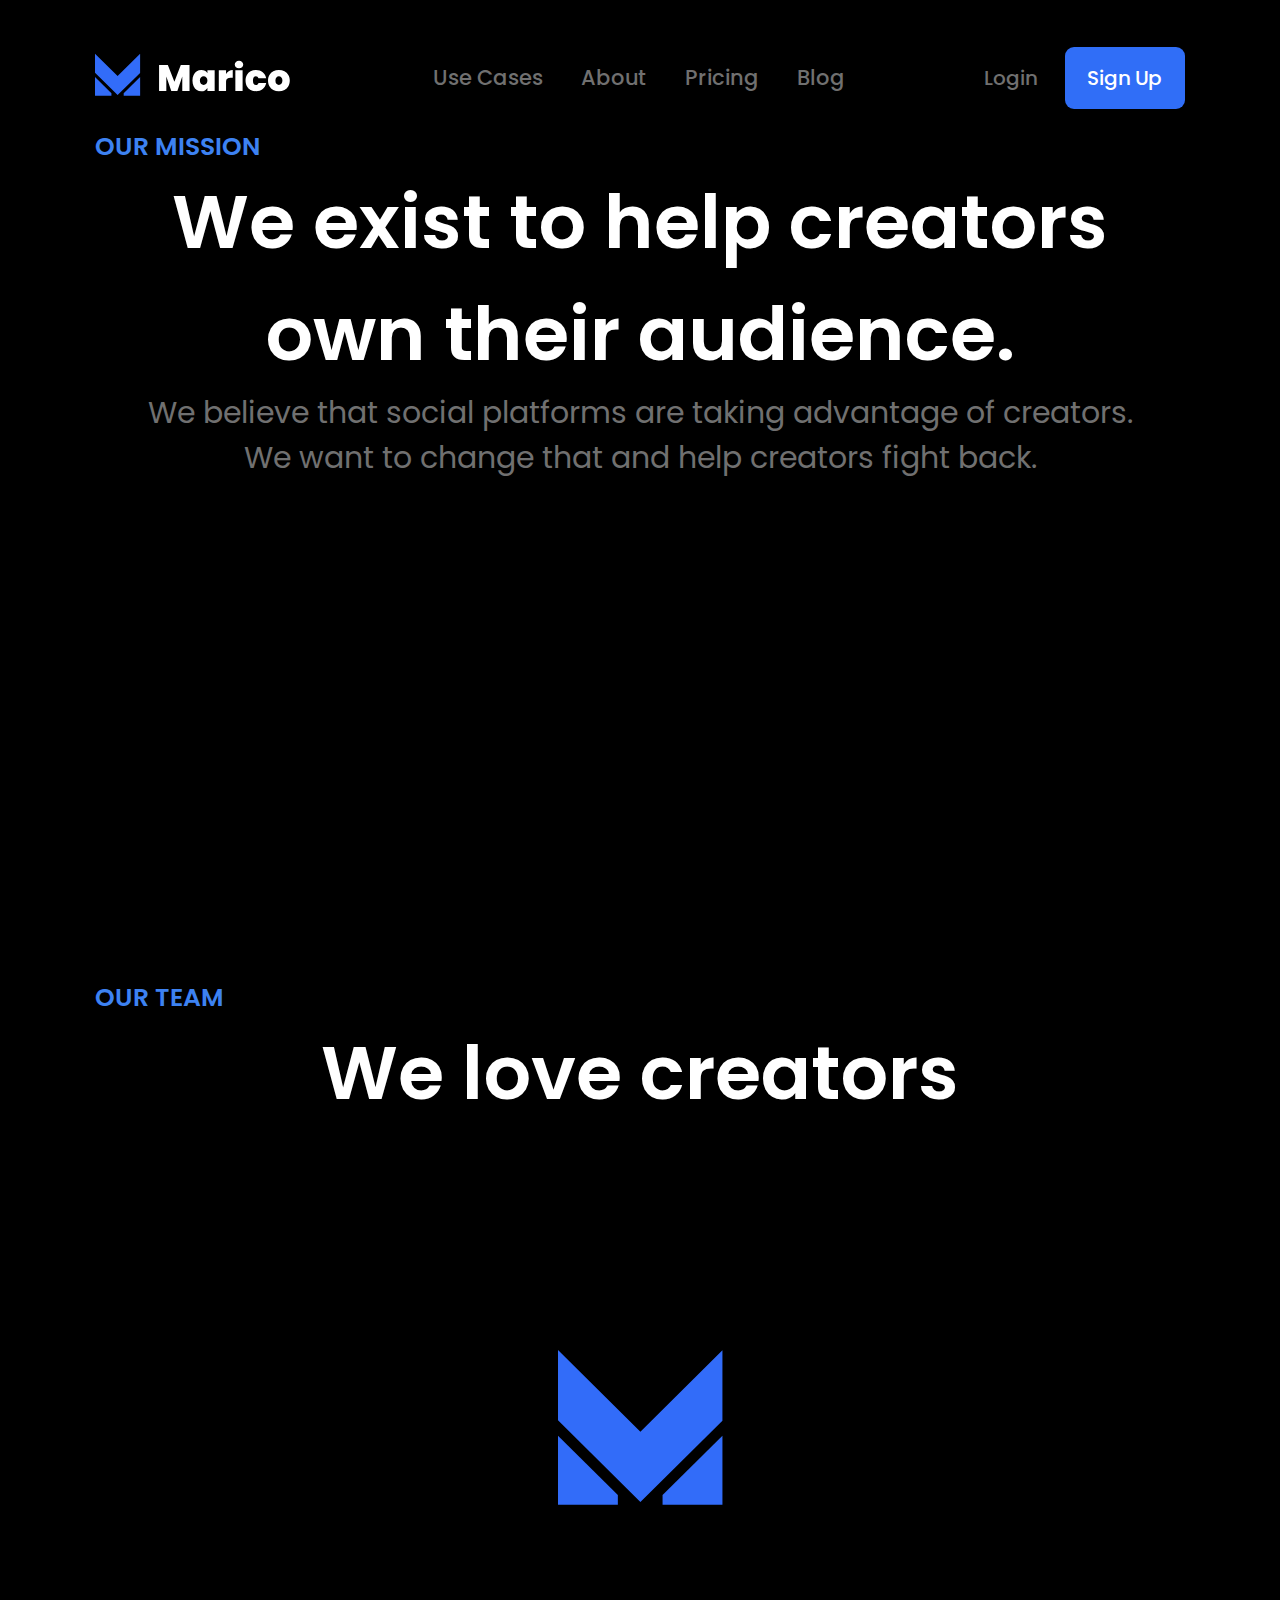
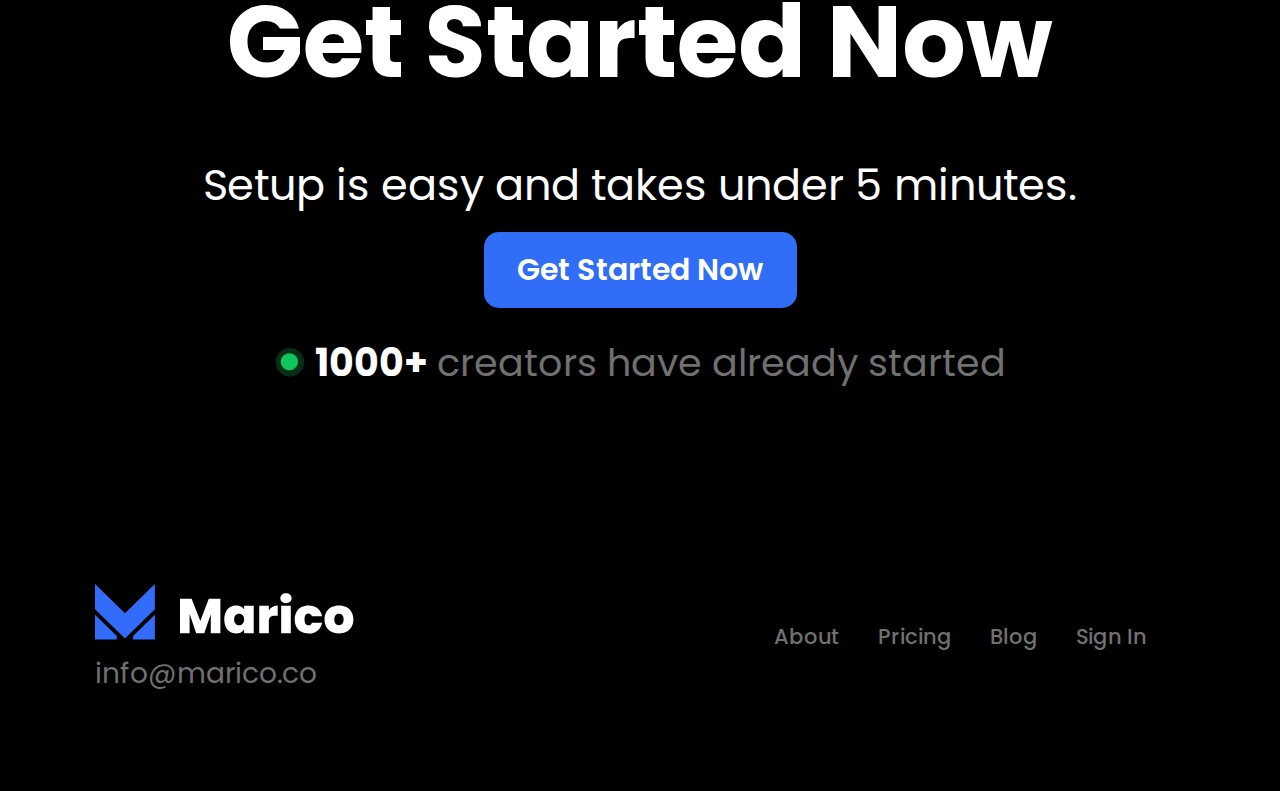
==== aboutus.html @ 449e6137 "Add files via upload" ====
<!DOCTYPE html>
<html lang="en">
    <head>
        <meta charset="UTF-8" />
        <meta http-equiv="X-UA-Compatible" content="IE=edge" />
        <meta name="viewport" content="width=device-width, initial-scale=1.0" />
        <link rel="stylesheet" href="css/style.css" />
        <link rel="stylesheet" href="css/normalize.css" />
        <link rel="stylesheet" href="css/media.css" />
        <link rel="preconnect" href="https://fonts.googleapis.com" />
        <link rel="preconnect" href="https://fonts.gstatic.com" crossorigin />
        <link href="https://fonts.googleapis.com/css2?family=Poppins:wght@400;500;600;700&family=Readex+Pro:wght@200;300;400;500;600;700&family=Roboto:ital,wght@0,100;0,300;0,400;0,500;0,700;0,900;1,100;1,300;1,400;1,500;1,700;1,900&display=swap" rel="stylesheet"/>
        <title>Marico</title>
    </head>
    <body>
        <header class="header">
        <div class="container">
            <nav>
            <img src="img/Company_logo.svg" alt="" class="nav-logo" />
            <ul class="nav-ul">
                <li class="nav-li"><a href="" class="nav-li-a">Use Cases</a></li>
                <li class="nav-li"><a href="aboutus.html" class="nav-li-a">About</a></li>
                <li class="nav-li"><a href="" class="nav-li-a">Pricing</a></li>
                <li class="nav-li"><a href="" class="nav-li-a">Blog</a></li>
            </ul>
            <div class="nav-buttons">
                <button class="login-btn">Login</button>
                <button class="signup-btn">Sign Up</button>
            </div>
            </nav>
        </div>
        </header>
        <section class="mission">
            <div class="container">
                <div class="mission__content">
                    <img src="img/Company_logo2.svg" alt="" class="logo3">
                    <p class="p600_25">OUR MISSION</p>
                    <h2 class="h2 mb">We exist to help creators<br>
                        own their audience.</h2>
                    <p class="p400_30 white" style="max-width:100%; margin-bottom:186px;">
                        We believe that social platforms are taking advantage of creators.<br>
                        We want to change that and help creators fight back. 
                    </p>
                    <div class="mission_text">
                        <p class="p400_28">
                            Building a career on social platforms is like building a home on someone else's
                            land. While social platforms are great for discovering and reaching your audience,
                            your goal as a creator should be to convert your followers into email or text
                            message subscribers. Why? Look no further than TikTok. Almost overnight,
                            millions of creative people almost lost their careers. 
                        </p>
                        <p class="p400_28">
                            If a platform removes your account, or their algorithm for distribution no longer
                            favours you, are you prepared? 
                        </p>
                        <p class="p400_28">
                            If you want to build a career as a creator, your focus should be on building durable
                            distribution channels. Without distribution, you have no business. So how can you
                            build an audience that you actually own? With emails and phone numbers. These
                            distribution channels are direct. Instead of going through some algorithm, when
                            you share over email and text message, you know that your audience will see your
                            content. Even better is the fact that you own these lists. Instagram removes your
                            acount, you're ok. YouTube changes their algorithm, you're ok. You own your
                            audience. 
                        </p>
                        <p class="p400_28">
                            We built Marico to make this process easy, fast, and effective. The traditional
                            solution to this problem involves spending days building a website or hiring
                            someone expensive to do it for you. But those days are gone. With Marico, you
                            get a portfolio that is always up-to-date and converts visitors into email or text
                            message subscribers. The best thing? It takes under 5 minutes to setup, and it
                            automatically updates whenever you post new content anywhere online. We
                            believe the best tools are the ones you don't even notice. Marico helps you build
                            your own audience, without any hassle or time commitment. All you have to do is
                            share your portfolio link with your audience, and we'll handle the rest. 
                        </p>
                        <p class="p400_28">
                            You can also create posts from within Marico and share them in just a few clicks
                            to your portfolio, and to your email and text message subscribers. Since all of your
                            content is already in Marico, creating content takes minutes, not hours. 
                        </p>
                        <p class="p400_28">
                            For too long, social platforms have taken advantage of creators. Fight back and
                            build an audience that you own. 
                        </p>
                        <p class="p400_28 fw">
                            - The Team Marico (Olivia, William, and Noah) 
                        </p>
                    </div>
                </div>
            </div>
        </section>
        <section class="ourteam">
            <div class="container">
                <div class="ourteam__content">
                    <p class="p600_25">OUR TEAM</p>
                    <h2 class="h2 mb">We love creators</h2>
                    <div class="ourteam__cards">
                        <div class="ourteam__person">
                            <img src="img/Profile.svg" alt="" class="person-img">
                            <p class="p700_35">Jacob Mark</p>
                            <p class="p400_19">CEO & Design</p>
                            <img src="img/Twitter.svg" alt="" class="twitter">
                        </div>
                        <div class="ourteam__person">
                            <img src="img/Profile2.svg" alt="" class="person-img">
                            <p class="p700_35">Daniel</p>
                            <p class="p400_19">CTO & Development</p>
                            <img src="img/Twitter.svg" alt="" class="twitter">
                        </div>
                        <div class="ourteam__person">
                            <img src="img/Profile3.svg" alt="" class="person-img">
                            <p class="p700_35">Ryan Trump</p>
                            <p class="p400_19">COO & Sales</p>
                            <img src="img/Twitter.svg" alt="" class="twitter">
                        </div>
                    </div>
                </div>
            </div>
        </section>
        <section class="get_started">
                <div class="container">
                <div class="get_started-content">
                    <img src="img/Logo2.svg" alt="" class="logo2" />
                    <h5 class="h5">Get Started Now</h5>
                    <p class="p400_43">Setup is easy and takes under 5 minutes.</p>
                    <button class="getstart mr">Get Started Now</button>
                    <div class="text-group">
                    <img src="img/Dot.svg" alt="" class="dot" />
                    <p class="p700_25 big">1000+</p>
                    <p class="p400_25 big">creators have already started</p>
                    </div>
                </div>
            </div>
        </section>
        <footer>
            <div class="container">
                <nav class="footer-nav">
                    <div class="logo-group">
                    <img src="img/Company_logo.svg" alt="" class="nav-logo" />
                    <div class="nav-li sm">info@marico.co</div>
                    </div>
                    <ul class="nav-ul">
                    <li class="nav-li"><a href="aboutus.html" class="nav-li-a">About</a></li>
                    <li class="nav-li"><a href="" class="nav-li-a">Pricing</a></li>
                    <li class="nav-li"><a href="" class="nav-li-a">Blog</a></li>
                    <li class="nav-li"><a href="" class="nav-li-a">Sign In</a></li>
                    </ul>
                </nav>
            </div>
        </footer>
    </body>
</html>
---- css/style.css ----
body {
  background-color: #000000;
}
h1 {
  padding: 0;
  margin: 0;
}
h2 {
  padding: 0;
  margin: 0;
}
h3 {
  padding: 0;
  margin: 0;
}
p {
  padding: 0;
  margin: 0;
}
a {
  text-decoration: none;
}
.container {
  max-width: 1731px;
  padding-left: 95px;
  padding-right: 95px;
  margin: 0 auto;
}
.buttons {
  display: flex;
  align-items: center;
  justify-content: center;
  flex-wrap: wrap;
  margin-bottom: 21px;
}
nav {
  width: 100%;
  display: flex;
  align-items: center;
  justify-content: space-between;
  padding-top: 46px;
}
ul {
  display: flex;
}
.nav-li {
  font-family: "Poppins";
  font-style: normal;
  font-weight: 500;
  font-size: 21px;
  line-height: 32px;
  color: #707070;
  margin-right: 38px;
  list-style: none;
  cursor: pointer;
}
.nav-li-a {
  color: #707070;
}
.nav-li-a:hover {
  color: #3c82f4;
}
.login-btn {
  outline: none;
  border: none;
  background-color: transparent;
  padding: 0;
  font-family: "Poppins";
  font-style: normal;
  font-weight: 500;
  font-size: 20px;
  line-height: 30px;
  color: #707070;
  cursor: pointer;
  margin-right: 24px;
}
.signup-btn {
  outline: none;
  border-color: transparent;
  background-color: #306ef7;
  font-family: "Poppins";
  font-style: normal;
  font-weight: 500;
  font-size: 20px;
  line-height: 30px;
  color: #ffffff;
  padding-top: 14px;
  padding-left: 20px;
  padding-right: 22px;
  padding-bottom: 14px;
  border-radius: 9px;
  cursor: pointer;
}
.header-content {
  display: flex;
  flex-flow: column;
  align-items: center;
  justify-content: center;
}
.h1 {
  padding: 0;
  margin: 0;
  font-family: "Poppins";
  font-style: normal;
  font-weight: 700;
  font-size: 112px;
  line-height: 168px;
  color: #ffffff;
  text-align: center;
  padding-top: 139px;
}
.h1-2 {
  padding: 0;
  margin: 0;
  font-family: "Poppins";
  font-style: normal;
  font-weight: 700;
  font-size: 112px;
  line-height: 168px;
  text-align: center;
  background-image: linear-gradient(90deg, #fe6783 1.9%, #ffbf84 97.1%);
  -webkit-background-clip: text;
  -webkit-text-fill-color: transparent;
}
.b {
  font-family: "Poppins";
  font-style: normal;
  font-weight: 500;
  font-size: 40px;
  line-height: 60px;
  text-align: center;
  color: #ffffff;
  max-width: 694px;
  text-align: center;
  padding-top: 137px;
  padding-bottom: 50px;
}
.getstart {
  outline: none;
  border: none;
  background-color: #306ef7;
  font-family: "Poppins";
  font-style: normal;
  font-weight: 500;
  font-size: 20px;
  line-height: 30px;
  color: #ffffff;
  padding-top: 23px;
  padding-bottom: 23px;
  border-radius: 15px;
  width: 313px;
  cursor: pointer;
  margin-right: 26px;
}
.viewdemo {
  width: 313px;
  outline: none;
  background-color: transparent;
  border: 1px solid #707070;
  font-family: "Poppins";
  font-style: normal;
  font-weight: 500;
  font-size: 20px;
  line-height: 30px;
  color: #707070;
  cursor: pointer;
  padding: 23px 0px;
  border-radius: 15px;
  padding-bottom: 21px;
}
.text-group {
  display: flex;
  align-items: center;
  justify-content: center;
  padding-bottom: 188px;
}
.dot {
  margin-right: 10px;
}
.p700_25 {
  font-family: "Poppins";
  font-style: normal;
  font-weight: 700;
  font-size: 25px;
  line-height: 38px;
  color: #ffffff;
  margin-right: 10px;
}
.p400_25 {
  font-family: "Poppins";
  font-style: normal;
  font-weight: 400;
  font-size: 25px;
  line-height: 38px;
  text-align: center;
  color: #707070;
}
.creators {
  display: flex;
  flex-flow: column;
  align-items: center;
  justify-content: center;
  width: 100%;
}
.h2 {
  font-family: "Poppins";
  font-style: normal;
  font-weight: 600;
  font-size: 75px;
  line-height: 112px;
  color: #ffffff;
  text-align: center;
  margin-bottom: 64px;
}
.creators-content {
  display: flex;
  align-items: center;
  justify-content: space-between;
  width: 100%;
  margin-bottom: 150px;
}
.creators-text.mr {
  margin-right: 107px;
  margin-left: 107px;
}
.emoji {
  margin-right: 8px;
}
.p600_35 {
  font-family: "Poppins";
  font-style: normal;
  font-weight: 600;
  font-size: 35px;
  line-height: 52px;
  color: #ffffff;
}
.p400_22 {
  font-family: "Poppins";
  font-style: normal;
  font-weight: 400;
  font-size: 22px;
  line-height: 33px;
  color: #707070;
  text-align: center;
}
.text-group.mb {
  padding-bottom: 0;
}
.p600_25 {
  font-family: "Poppins";
  font-style: normal;
  font-weight: 600;
  font-size: 25px;
  line-height: 38px;
  color: #3d82f2;
}
.p400_30 {
  font-family: "Poppins";
  font-style: normal;
  font-weight: 400;
  font-size: 30px;
  line-height: 45px;
  text-align: center;
  text-align: center;
  color: #707070;
  max-width: 929px;
}
.step1-btn {
  outline: none;
  background-color: transparent;
  border: 1px solid #707070;
  font-family: "Poppins";
  font-style: normal;
  font-weight: 500;
  font-size: 20px;
  line-height: 30px;
  color: #707070;
  cursor: pointer;
  padding: 24px 0;
  width: 313px;
  border-radius: 15px;
  margin-bottom: 182px;
  margin-top: 34px;
}
.step1 {
  display: flex;
  flex-flow: column;
  align-items: center;
  justify-content: center;
}
.container.center {
  display: flex;
  flex-flow: column;
  align-items: center;
  justify-content: center;
}
.h2.mb {
  margin-bottom: 0;
}
.homepage {
  position: relative;
}
.homepage-content {
  display: flex;
  align-items: center;
  justify-content: flex-start;
}
.homepage-text {
  width: 100%;
  display: flex;
  flex-flow: column;
  align-items: flex-start;
}
.p500_30 {
  font-family: "Poppins";
  font-style: normal;
  font-weight: 500;
  font-size: 30px;
  line-height: 45px;
  color: #ffffff;
  margin-bottom: 80px;
}
.h2.ml {
  text-align: left;
  margin-bottom: 0;
}
.h2s {
  color: #3c82f4;
}
.p400_23 {
  font-family: "Poppins";
  font-style: normal;
  font-weight: 400;
  font-size: 23px;
  line-height: 34px;
  color: #ffffff;
}
.bullet {
  margin-right: 12px;
}
.getstart.sm {
  padding-left: 21px;
  padding-right: 21px;
}
.viewdemo.sm {
  padding-left: 37px;
  padding-right: 37px;
}
.buttons.mr {
  margin-top: 66px;
  margin-bottom: 189px;
}
.text-group.fl {
  justify-content: flex-start;
}
.homepage-pic {
  display: flex;
  align-items: start;
}
.screen {
  position: absolute;
  top: 0;
  right: 0;
}
.screen2 {
  display: none;
  margin-top: 20px;
  margin-bottom: 189px;
  width: 100%;
}
.mobile-content {
  display: flex;
}
.mobile-card {
  background-color: #0d0d0d;
  width: 100%;
  padding-top: 33px;
  padding-left: 45px;
  padding-bottom: 0;
  position: relative;
  height: 666px;
  margin-bottom: 49px;
  margin-top: 176px;
}
.mobile-card.fl {
  display: flex;
  flex-flow: column;
  justify-content: space-between;
  overflow-x: visible;
  margin-right: 23px;
}
.p400_30.green {
  color: #0fc65c;
  text-align: left;
}
.h3 {
  font-family: "Poppins";
  font-style: normal;
  font-weight: 600;
  font-size: 80px;
  line-height: 120px;
  color: #919191;
}
.h3.white {
  color: #ffffff;
  margin-bottom: 14px;
}
.mobile-pic {
  width: 100%;
  overflow: hidden;
  display: flex;
  justify-content: flex-end;
  align-items: flex-end;
}
.phone {
  position: relative;
  right: -120px;
  max-width: 100%;
}
.button {
  display: flex;
  align-items: center;
  justify-content: center;
  margin-bottom: 189px;
}
.experts-pic {
  width: 100%;
  margin-bottom: 189px;
}
.experts-image {
  width: 100%;
}
.help {
  display: flex;
  align-items: center;
  justify-content: center;
  background: url('/img/1000bg.png');
  background-repeat: no-repeat;
  background-position: center;
  background-size: cover;
  -webkit-background-size: cover;
  -moz-background-size: cover;
  -o-background-size: cover;
  margin-bottom: 188px;
}
.h4 {
  padding: 0;
  margin: 0;
  font-family: "Poppins";
  font-style: normal;
  font-weight: 600;
  font-size: 70px;
  line-height: 105px;
  text-align: center;
  color: #ffffff;
  max-width: 1236px;
  margin-top: 301px;
  margin-bottom: 301px;
}
.get_started-content {
  display: flex;
  flex-flow: column;
  align-items: center;
  justify-content: center;
}
.h5 {
  padding: 0;
  margin-bottom: 36px;
  margin-top: 62px;
  font-family: "Poppins";
  font-style: normal;
  font-weight: 700;
  font-size: 100px;
  line-height: 150px;
  color: #ffffff;
  text-align: center;
}
.p400_43 {
  font-family: "Poppins";
  font-style: normal;
  font-weight: 400;
  font-size: 43px;
  line-height: 64px;
  color: #ffffff;
  padding: 0;
  margin: 0;
  margin-bottom: 15px;
  text-align: center;
}
.getstart.mr {
  margin-right: 0;
  margin-bottom: 26px;
  font-weight: 600;
  font-size: 30px;
}
.p700_25.big {
  font-weight: 700;
  font-size: 38px;
  line-height: 57px;
}
.p400_25.big {
  font-weight: 400;
  font-size: 38px;
  line-height: 57px;
}
.nav-li.sm {
  font-weight: 400;
  font-size: 28px;
  line-height: 42px;
  text-align: center;
}
.footer-nav {
  display: flex;
  align-items: center;
  justify-content: space-between;
  padding: 0;
  margin-bottom: 96px;
}
.logo-group {
  display: flex;
  flex-flow: column;
  justify-content: center;
}
---- css/media.css ----
@media (max-width: 1653px) {
    .homepage-content {
        justify-content: center;
    }
    .homepage-text {
        align-items: center;
    }
    .h2.ml {
        text-align: center;
    }
    .h2.s {
        text-align: center;
    }
    .p400_23 {
        text-align: center;
    }
    .screen {
        display: none;
    }
    .screen2 {
        display: block;
    }
    .buttons.mr {
        margin-bottom: 66px;
    }
}
@media (max-width: 1633px) {
    .mobile-content {
        flex-flow: column;
        align-items: center;
    }
    .mobile-card.fl {
        margin-right: 0;
        margin-top: 60px;
        margin-bottom: 0;
    }
    .mobile-card {
        margin-top: 40px;
    }
}
@media (max-width: 1390px) {
    .text-group.mb {
        display: flex;
        flex-flow: column;
        align-items: center;
    }
    .p600_35 {
        text-align: center;
    }
}
@media (max-width: 1267px) {
    .creators-content {
        flex-flow: column;
        align-items: center;
    }
    .p400_22 {
        margin-bottom: 20px;
    }
}
@media (max-width: 1086px) {
    nav {
        flex-flow: column;
    }
    .logo-group {
        align-items: center;
    }
    .nav-li.sm {
        margin: 0;
    }
}
@media (max-width: 953px) {
    .text-group.mb {
        flex-flow: column;
    }
    .container {
        padding: 0 40px;
    }
}
@media (max-width: 731px) {
    .getstart {
        margin-right: 0;
        margin-bottom: 20px;
        font-size: 16px;
        padding: 14px 0;
    }
    .step1-btn {
        font-size: 16px;
        padding: 14px 0;
    }
    .nav-logo {
        width: 120px;
    }
    .viewdemo {
        font-size: 16px;
        padding: 14px 0;
    }
    .buttons {
        flex-flow: column;
    }
}
@media (max-width: 690px) {
    ul {
        flex-flow: column;
        align-items: center;
        padding: 0;
    }
    .nav-buttons {
        display: flex;
        flex-flow: column;
    }
    .login-btn {
        margin-right: 0;
        margin-bottom: 20px;
    }
    .h1-2 {
        font-size: 70px;
        line-height: 100px;
    }
    .h1 {
        font-size: 70px;
        line-height: 100px;
    }
    .h2 {
        font-size: 50px;
        line-height: 85px;
    }
    .h4 {
        font-size: 35px;
        line-height: 50px;
    }
    .b {
        padding-top: 50px;
    }
    .nav-li {
        margin: 0;
    }
    .text-group {
        display: flex;
        flex-flow: column;
    }
    .p600-35 {
        text-align: center;
    }
    .text-group.mb  {
        flex-flow: column;
    }
    .container {
        padding: 0 20px;
    }
}
@media (max-width: 517px) {
    .h3 {
        font-size: 65px;
        line-height: 100px;
    }
    .p400_30.green {
        font-size: 26px;
    }
    .h5 {
        font-size: 75px;
        line-height: 80px;
    }
}
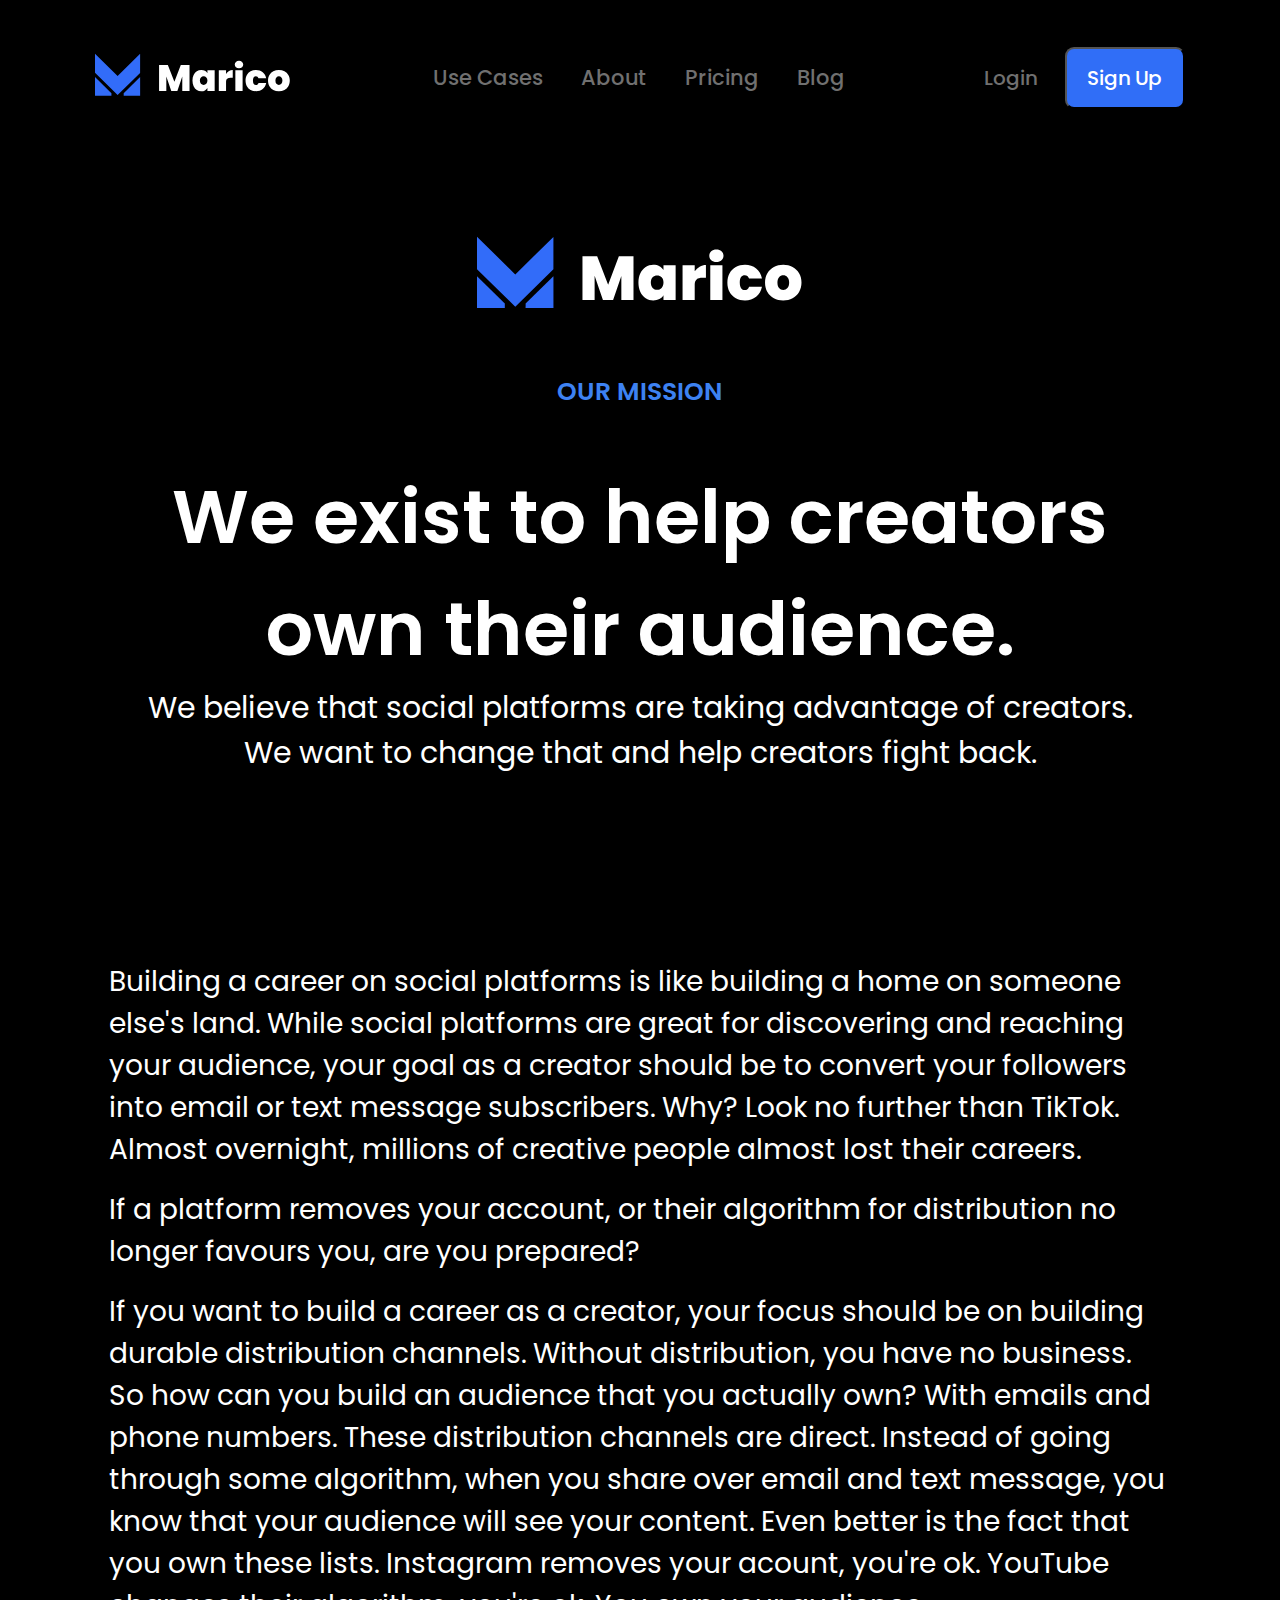
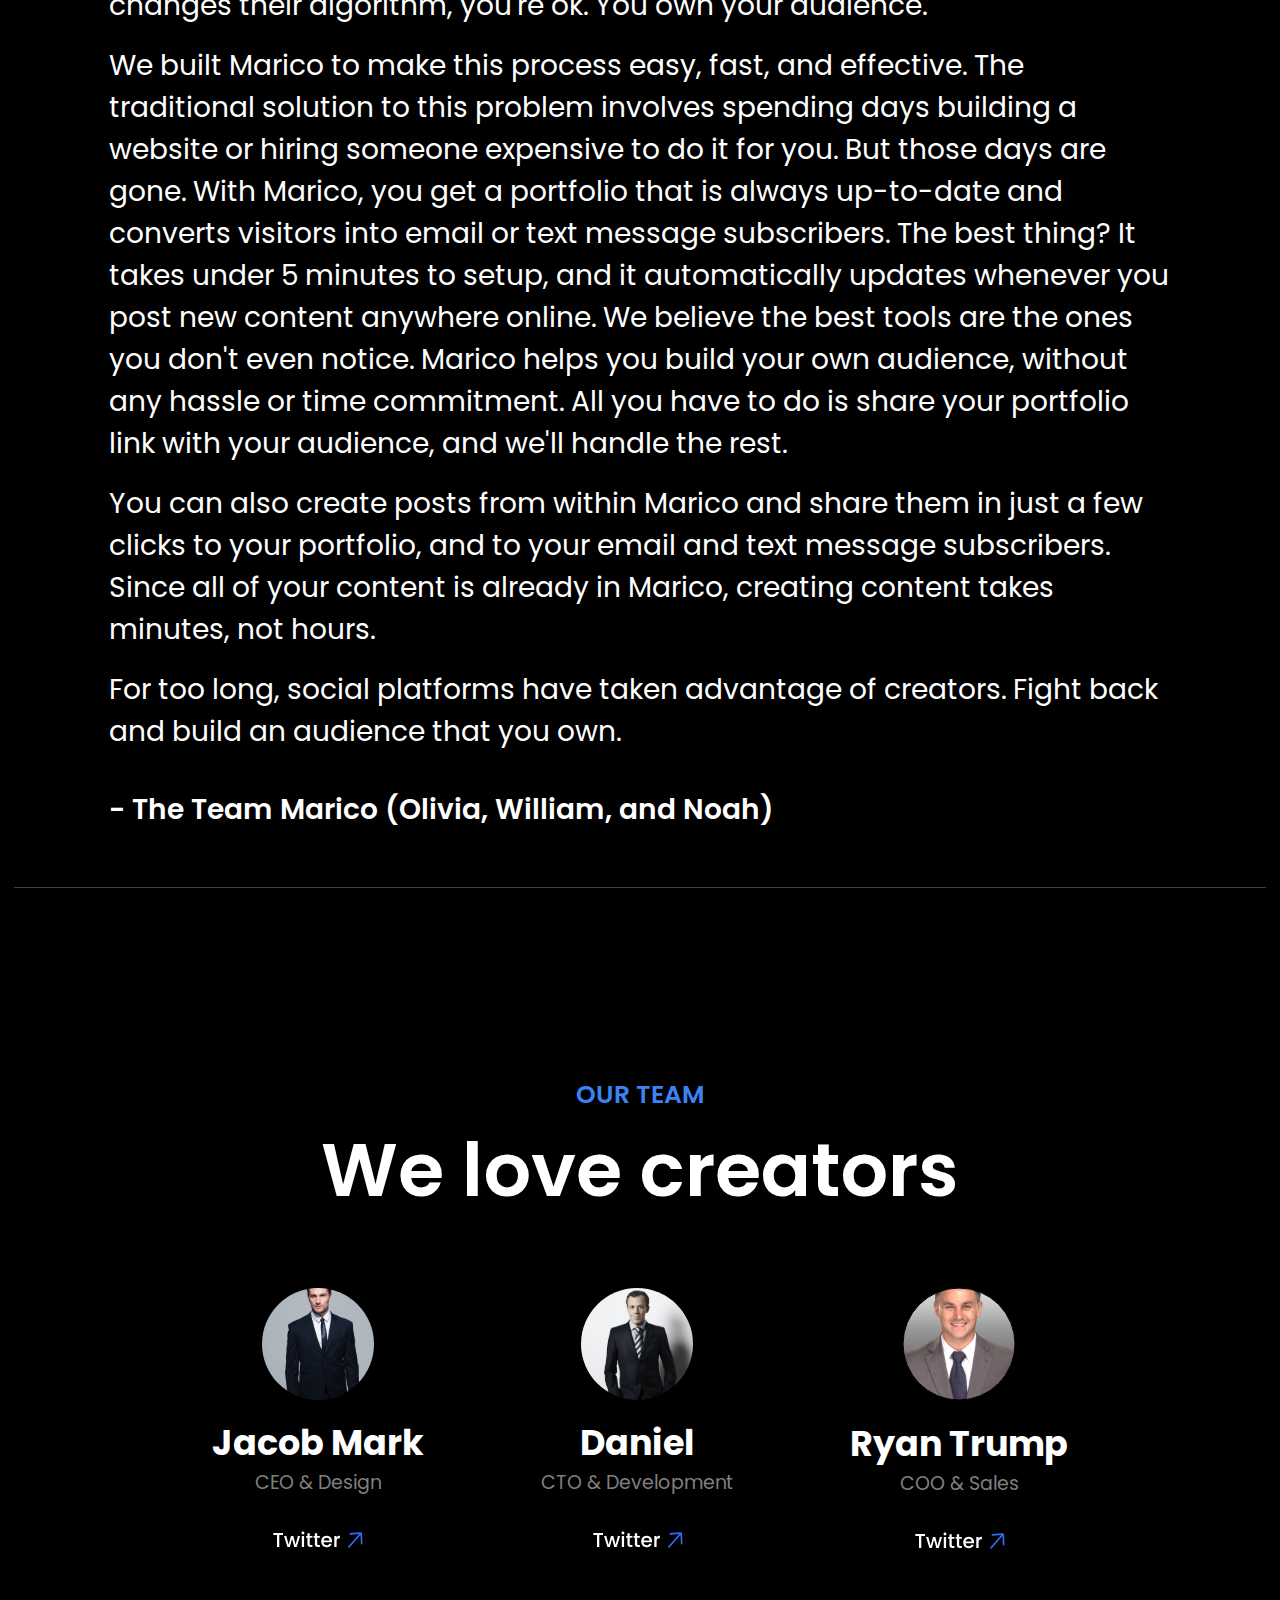
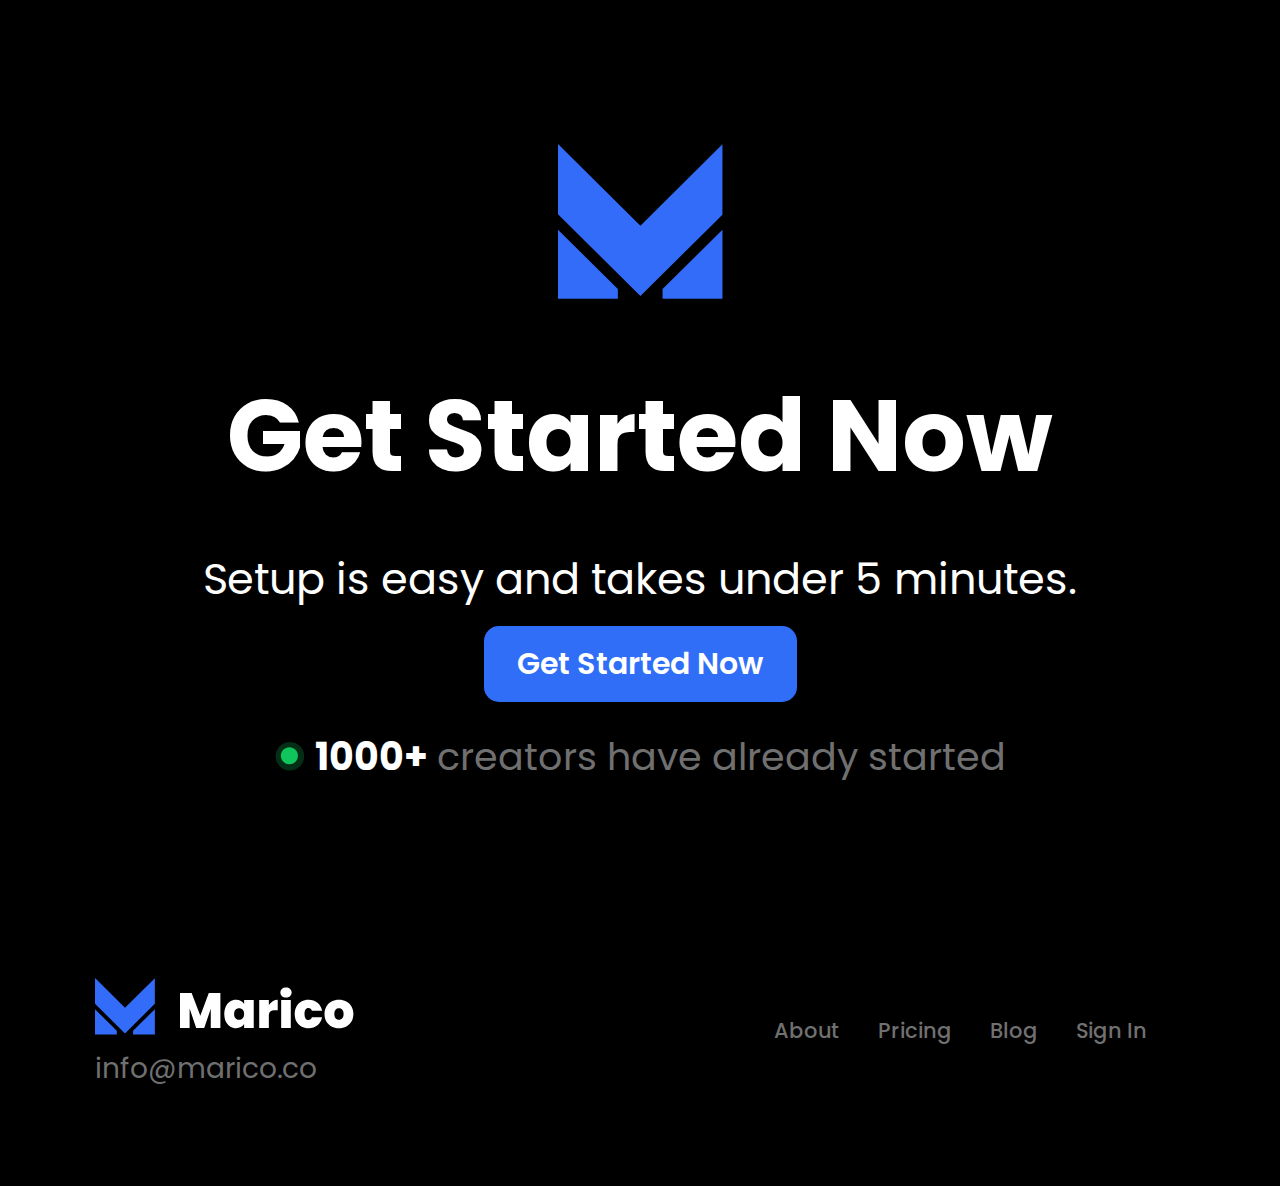
==== commit f07f4336: "Add files via upload" ====
--- a/aboutus.html
+++ b/aboutus.html
@@ -10,7 +10,7 @@
         <link rel="preconnect" href="https://fonts.googleapis.com" />
         <link rel="preconnect" href="https://fonts.gstatic.com" crossorigin />
         <link href="https://fonts.googleapis.com/css2?family=Poppins:wght@400;500;600;700&family=Readex+Pro:wght@200;300;400;500;600;700&family=Roboto:ital,wght@0,100;0,300;0,400;0,500;0,700;0,900;1,100;1,300;1,400;1,500;1,700;1,900&display=swap" rel="stylesheet"/>
-        <title>Marico</title>
+        <title>About US</title>
     </head>
     <body>
         <header class="header">
@@ -18,14 +18,14 @@
             <nav>
             <img src="img/Company_logo.svg" alt="" class="nav-logo" />
             <ul class="nav-ul">
-                <li class="nav-li"><a href="" class="nav-li-a">Use Cases</a></li>
+                <li class="nav-li"><a href="index.html" class="nav-li-a">Use Cases</a></li>
                 <li class="nav-li"><a href="aboutus.html" class="nav-li-a">About</a></li>
-                <li class="nav-li"><a href="" class="nav-li-a">Pricing</a></li>
-                <li class="nav-li"><a href="" class="nav-li-a">Blog</a></li>
+                <li class="nav-li"><a href="price.html" class="nav-li-a">Pricing</a></li>
+                <li class="nav-li"><a href="blog.html" class="nav-li-a">Blog</a></li>
             </ul>
             <div class="nav-buttons">
-                <button class="login-btn">Login</button>
-                <button class="signup-btn">Sign Up</button>
+                <a href="login.html"><button class="login-btn">Login</button></a>
+                <a href="signup.html"><button class="signup-btn">Sign Up</button></a>
             </div>
             </nav>
         </div>
@@ -35,8 +35,8 @@
                 <div class="mission__content">
                     <img src="img/Company_logo2.svg" alt="" class="logo3">
                     <p class="p600_25">OUR MISSION</p>
-                    <h2 class="h2 mb">We exist to help creators<br>
-                        own their audience.</h2>
+                    <h1 class="h2 mb">We exist to help creators<br>
+                        own their audience.</h1>
                     <p class="p400_30 white" style="max-width:100%; margin-bottom:186px;">
                         We believe that social platforms are taking advantage of creators.<br>
                         We want to change that and help creators fight back. 
@@ -142,8 +142,8 @@
                     </div>
                     <ul class="nav-ul">
                     <li class="nav-li"><a href="aboutus.html" class="nav-li-a">About</a></li>
-                    <li class="nav-li"><a href="" class="nav-li-a">Pricing</a></li>
-                    <li class="nav-li"><a href="" class="nav-li-a">Blog</a></li>
+                    <li class="nav-li"><a href="price.html" class="nav-li-a">Pricing</a></li>
+                    <li class="nav-li"><a href="blog.html" class="nav-li-a">Blog</a></li>
                     <li class="nav-li"><a href="" class="nav-li-a">Sign In</a></li>
                     </ul>
                 </nav>
--- a/css/style.css
+++ b/css/style.css
@@ -76,7 +76,6 @@
 }
 .signup-btn {
   outline: none;
-  border-color: transparent;
   background-color: #306ef7;
   font-family: "Poppins";
   font-style: normal;
@@ -438,9 +437,6 @@
   background-repeat: no-repeat;
   background-position: center;
   background-size: cover;
-  -webkit-background-size: cover;
-  -moz-background-size: cover;
-  -o-background-size: cover;
   margin-bottom: 188px;
 }
 .h4 {
@@ -521,3 +517,78 @@
   flex-flow: column;
   justify-content: center;
 }
+.mission {
+  border-bottom: 1px solid #414141;
+  max-width: 1252px;
+  display: flex;
+  margin: 0 auto;
+}
+.mission__content {
+  display: flex;
+  flex-flow: column;
+  align-items: center;
+}
+.logo3 {
+  margin-top: 122px;
+  margin-bottom: 48px;
+}
+.p400_28 {
+  font-family: 'Poppins';
+  font-style: normal;
+  font-weight: 400;
+  font-size: 28px;
+  line-height: 42px;
+  color: #FFFFFF;
+  max-width: 1133px;
+  margin-bottom: 18px;
+}
+.p400_28.fw {
+  font-weight: 600;
+  margin-top: 36px;
+  margin-bottom: 56px;
+}
+.ourteam {
+  padding: 188px 0;
+}
+.ourteam__content {
+  display: flex;
+  flex-flow: column;
+  align-items: center;
+}
+.ourteam__cards {
+  width: 100%;
+  display: flex;
+  align-items: center;
+  justify-content: space-evenly;
+}
+.ourteam__person {
+  display: flex;
+  flex-flow: column;
+  align-items: center;
+  margin-top: 61px;
+}
+.p700_35 {
+  font-family: 'Poppins';
+  font-style: normal;
+  font-weight: 700;
+  font-size: 35px;
+  line-height: 52px;
+  color: #FFFFFF;
+}
+.p400_19 {
+  font-family: 'Poppins';
+  font-style: normal;
+  font-weight: 400;
+  font-size: 19px;
+  line-height: 28px;
+  color: #7F7F7F;
+}
+.person-img {
+  margin-bottom: 17px;
+}
+.twitter {
+  margin-top: 28px;
+}
+.p400_30.white {
+  color: white;
+}--- a/css/media.css
+++ b/css/media.css
@@ -97,6 +97,10 @@
     .buttons {
         flex-flow: column;
     }
+    .ourteam__cards {
+        flex-flow: column;
+        align-items: center;
+    }
 }
 @media (max-width: 690px) {
     ul {
